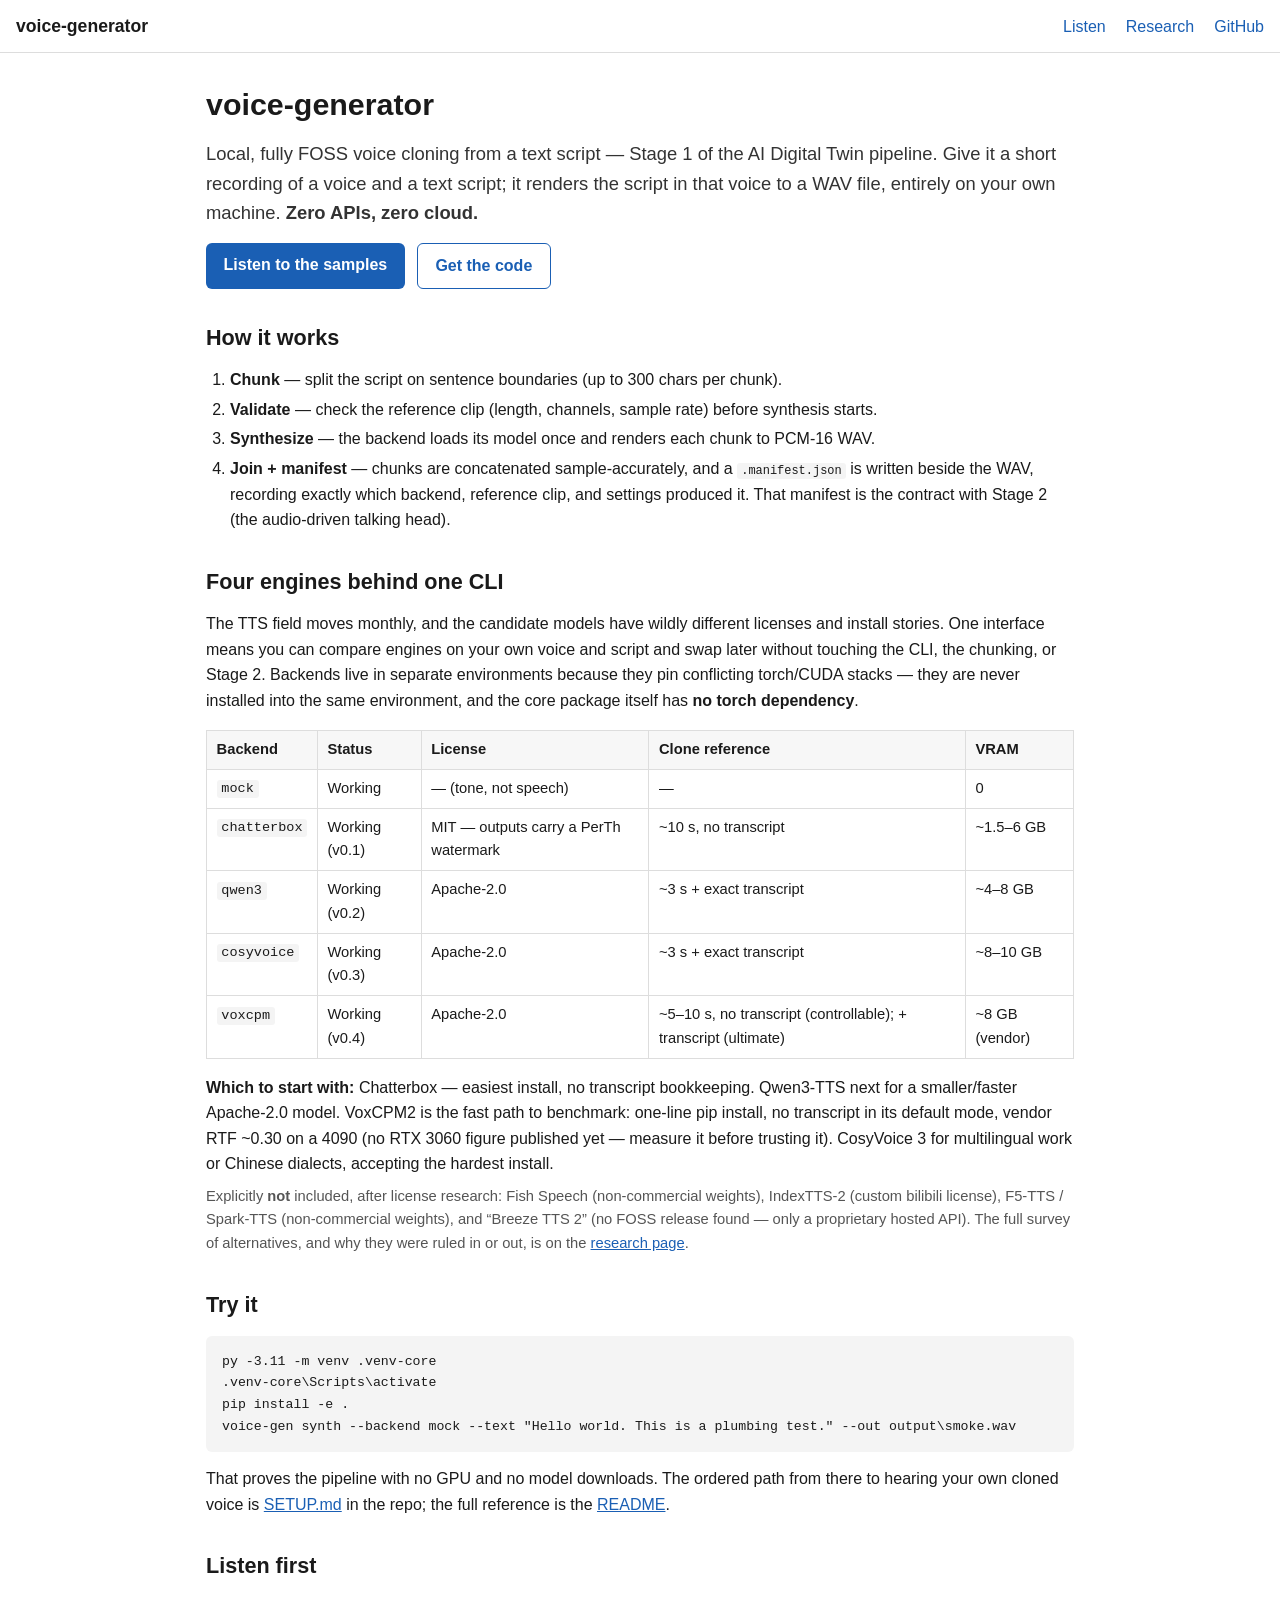
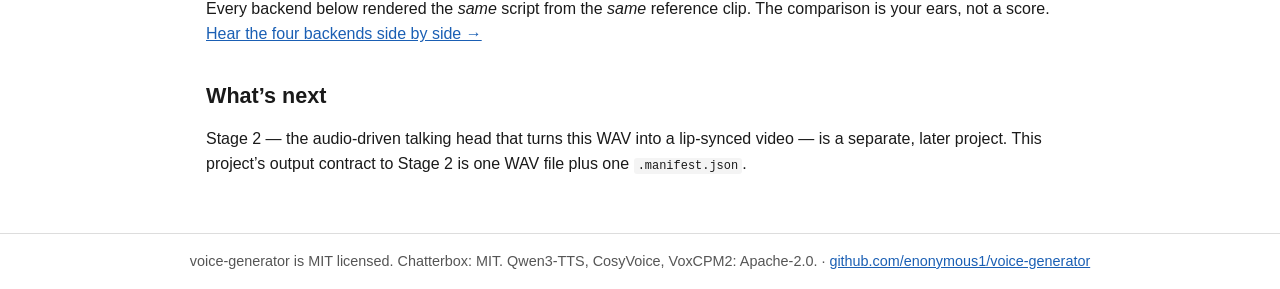
==== site/index.html @ 4805bbbd "docs: GitHub Pages site — landing, research brief, listen/compare slots Static site/ (index, researc" ====
<!DOCTYPE html>
<html lang="en">
<head>
<meta charset="utf-8">
<meta name="viewport" content="width=device-width, initial-scale=1">
<title>voice-generator — local, fully offline voice cloning</title>
<link rel="stylesheet" href="style.css">
</head>
<body>
<nav>
  <a class="brand" href="index.html">voice-generator</a>
  <a href="listen.html">Listen</a>
  <a href="research.html">Research</a>
  <a href="https://github.com/enonymous1/voice-generator">GitHub</a>
</nav>
<main>
  <h1>voice-generator</h1>
  <p class="lede">Local, fully FOSS voice cloning from a text script — Stage 1 of the
  AI Digital Twin pipeline. Give it a short recording of a voice and a text
  script; it renders the script in that voice to a WAV file, entirely on
  your own machine. <strong>Zero APIs, zero cloud.</strong></p>

  <div class="btn-row">
    <a class="btn" href="listen.html">Listen to the samples</a>
    <a class="btn secondary" href="https://github.com/enonymous1/voice-generator">Get the code</a>
  </div>

  <h2>How it works</h2>
  <ol>
    <li><strong>Chunk</strong> — split the script on sentence boundaries (up to
      300 chars per chunk).</li>
    <li><strong>Validate</strong> — check the reference clip (length, channels,
      sample rate) before synthesis starts.</li>
    <li><strong>Synthesize</strong> — the backend loads its model once and renders
      each chunk to PCM-16 WAV.</li>
    <li><strong>Join + manifest</strong> — chunks are concatenated
      sample-accurately, and a <code>.manifest.json</code> is written beside
      the WAV, recording exactly which backend, reference clip, and settings
      produced it. That manifest is the contract with Stage 2 (the
      audio-driven talking head).</li>
  </ol>

  <h2>Four engines behind one CLI</h2>
  <p>The TTS field moves monthly, and the candidate models have wildly
  different licenses and install stories. One interface means you can
  compare engines on your own voice and script and swap later without
  touching the CLI, the chunking, or Stage 2. Backends live in separate
  environments because they pin conflicting torch/CUDA stacks — they are
  never installed into the same environment, and the core package itself
  has <strong>no torch dependency</strong>.</p>

  <div class="table-wrap">
  <table>
    <thead>
      <tr><th>Backend</th><th>Status</th><th>License</th><th>Clone reference</th><th>VRAM</th></tr>
    </thead>
    <tbody>
      <tr><td><code>mock</code></td><td>Working</td><td>— (tone, not speech)</td><td>—</td><td>0</td></tr>
      <tr><td><code>chatterbox</code></td><td>Working (v0.1)</td><td>MIT — outputs carry a PerTh watermark</td><td>~10 s, no transcript</td><td>~1.5–6 GB</td></tr>
      <tr><td><code>qwen3</code></td><td>Working (v0.2)</td><td>Apache-2.0</td><td>~3 s + exact transcript</td><td>~4–8 GB</td></tr>
      <tr><td><code>cosyvoice</code></td><td>Working (v0.3)</td><td>Apache-2.0</td><td>~3 s + exact transcript</td><td>~8–10 GB</td></tr>
      <tr><td><code>voxcpm</code></td><td>Working (v0.4)</td><td>Apache-2.0</td><td>~5–10 s, no transcript (controllable); + transcript (ultimate)</td><td>~8 GB (vendor)</td></tr>
    </tbody>
  </table>
  </div>

  <p><strong>Which to start with:</strong> Chatterbox — easiest install, no
  transcript bookkeeping. Qwen3-TTS next for a smaller/faster Apache-2.0
  model. VoxCPM2 is the fast path to benchmark: one-line pip install, no
  transcript in its default mode, vendor RTF ~0.30 on a 4090 (no RTX 3060
  figure published yet — measure it before trusting it). CosyVoice 3 for
  multilingual work or Chinese dialects, accepting the hardest install.</p>

  <p class="muted">Explicitly <strong>not</strong> included, after license research:
  Fish Speech (non-commercial weights), IndexTTS-2 (custom bilibili
  license), F5-TTS / Spark-TTS (non-commercial weights), and
  “Breeze TTS 2” (no FOSS release found — only a proprietary hosted API).
  The full survey of alternatives, and why they were ruled in or out,
  is on the <a href="research.html">research page</a>.</p>

  <h2>Try it</h2>
  <pre><code>py -3.11 -m venv .venv-core
.venv-core\Scripts\activate
pip install -e .
voice-gen synth --backend mock --text "Hello world. This is a plumbing test." --out output\smoke.wav</code></pre>
  <p>That proves the pipeline with no GPU and no model downloads. The
  ordered path from there to hearing your own cloned voice is
  <a href="https://github.com/enonymous1/voice-generator/blob/main/SETUP.md">SETUP.md</a>
  in the repo; the full reference is the
  <a href="https://github.com/enonymous1/voice-generator/blob/main/README.md">README</a>.</p>

  <h2>Listen first</h2>
  <p>Every backend below rendered the <em>same</em> script from the
  <em>same</em> reference clip. The comparison is your ears, not a score.
  <a href="listen.html">Hear the four backends side by side →</a></p>

  <h2>What’s next</h2>
  <p>Stage 2 — the audio-driven talking head that turns this WAV into a
  lip-synced video — is a separate, later project. This project’s output
  contract to Stage 2 is one WAV file plus one
  <code>.manifest.json</code>.</p>
</main>
<footer>
  voice-generator is MIT licensed. Chatterbox: MIT. Qwen3-TTS, CosyVoice,
  VoxCPM2: Apache-2.0. ·
  <a href="https://github.com/enonymous1/voice-generator">github.com/enonymous1/voice-generator</a>
</footer>
</body>
</html>
---- site/style.css ----
/* voice-generator Pages site — plain, self-contained, no external assets.
   System font stack only: the site must render identically offline,
   on GitHub Pages, and in a local preview, with no CDN dependency. */

:root {
  --ink: #1a1a1a;
  --muted: #555;
  --line: #ddd;
  --accent: #1a5fb4;
  --callout-bg: #eef4fc;
  --warn-bg: #fff8e6;
  --code-bg: #f4f4f4;
}

* { box-sizing: border-box; }

body {
  margin: 0;
  font-family: -apple-system, BlinkMacSystemFont, "Segoe UI", Roboto,
    "Helvetica Neue", Arial, sans-serif;
  color: var(--ink);
  line-height: 1.6;
  background: #fff;
}

nav {
  border-bottom: 1px solid var(--line);
  padding: 0.75rem 1rem;
  display: flex;
  gap: 1.25rem;
  align-items: baseline;
  flex-wrap: wrap;
}

nav .brand {
  font-weight: 700;
  font-size: 1.1rem;
  color: var(--ink);
  text-decoration: none;
  margin-right: auto;
}

nav a {
  color: var(--accent);
  text-decoration: none;
}

nav a:hover { text-decoration: underline; }

main {
  max-width: 900px;
  margin: 0 auto;
  padding: 1.5rem 1rem 3rem;
}

h1 { font-size: 1.9rem; line-height: 1.25; margin: 0.5rem 0 1rem; }
h2 { font-size: 1.35rem; margin: 2rem 0 0.75rem; }
h3 { font-size: 1.1rem; margin: 1.5rem 0 0.5rem; }

p { margin: 0.5rem 0; }
ul, ol { margin: 0.5rem 0; padding-left: 1.5rem; }
li { margin: 0.25rem 0; }

a { color: var(--accent); }

code {
  background: var(--code-bg);
  padding: 0.1em 0.35em;
  border-radius: 3px;
  font-size: 0.92em;
}

pre {
  background: var(--code-bg);
  padding: 0.9rem 1rem;
  border-radius: 6px;
  overflow-x: auto;
  font-size: 0.9rem;
  line-height: 1.5;
}

pre code { background: none; padding: 0; }

.lede { font-size: 1.15rem; color: #333; }

.callout {
  background: var(--callout-bg);
  border-left: 4px solid var(--accent);
  padding: 0.9rem 1rem;
  margin: 1rem 0;
  border-radius: 0 6px 6px 0;
}

.callout.warn {
  background: var(--warn-bg);
  border-left-color: #b58900;
}

.muted { color: var(--muted); font-size: 0.92rem; }

.table-wrap { overflow-x: auto; margin: 1rem 0; }

table {
  border-collapse: collapse;
  width: 100%;
  font-size: 0.92rem;
}

th, td {
  border: 1px solid var(--line);
  padding: 0.45rem 0.6rem;
  text-align: left;
  vertical-align: top;
}

th { background: #f7f7f7; }

.btn-row { display: flex; gap: 0.75rem; flex-wrap: wrap; margin: 1rem 0; }

.btn {
  display: inline-block;
  background: var(--accent);
  color: #fff;
  padding: 0.55rem 1.1rem;
  border-radius: 6px;
  text-decoration: none;
  font-weight: 600;
}

.btn:hover { text-decoration: none; filter: brightness(1.1); }

.btn.secondary {
  background: #fff;
  color: var(--accent);
  border: 1px solid var(--accent);
}

/* Listen page: one card per backend. A card is either a player or a
   pending slot — never a fake sample. */
.cards {
  display: grid;
  grid-template-columns: repeat(auto-fit, minmax(260px, 1fr));
  gap: 1rem;
  margin: 1rem 0;
}

.card {
  border: 1px solid var(--line);
  border-radius: 8px;
  padding: 1rem;
}

.card h3 { margin-top: 0; }

.card audio { width: 100%; margin-top: 0.5rem; }

.card.pending {
  background: #fafafa;
  color: var(--muted);
}

.card .meta {
  font-size: 0.88rem;
  color: var(--muted);
  margin-top: 0.5rem;
}

.script {
  background: var(--code-bg);
  border-radius: 6px;
  padding: 1rem 1.1rem;
  white-space: pre-wrap;
  font-size: 0.95rem;
}

footer {
  border-top: 1px solid var(--line);
  padding: 1rem;
  text-align: center;
  color: var(--muted);
  font-size: 0.9rem;
}
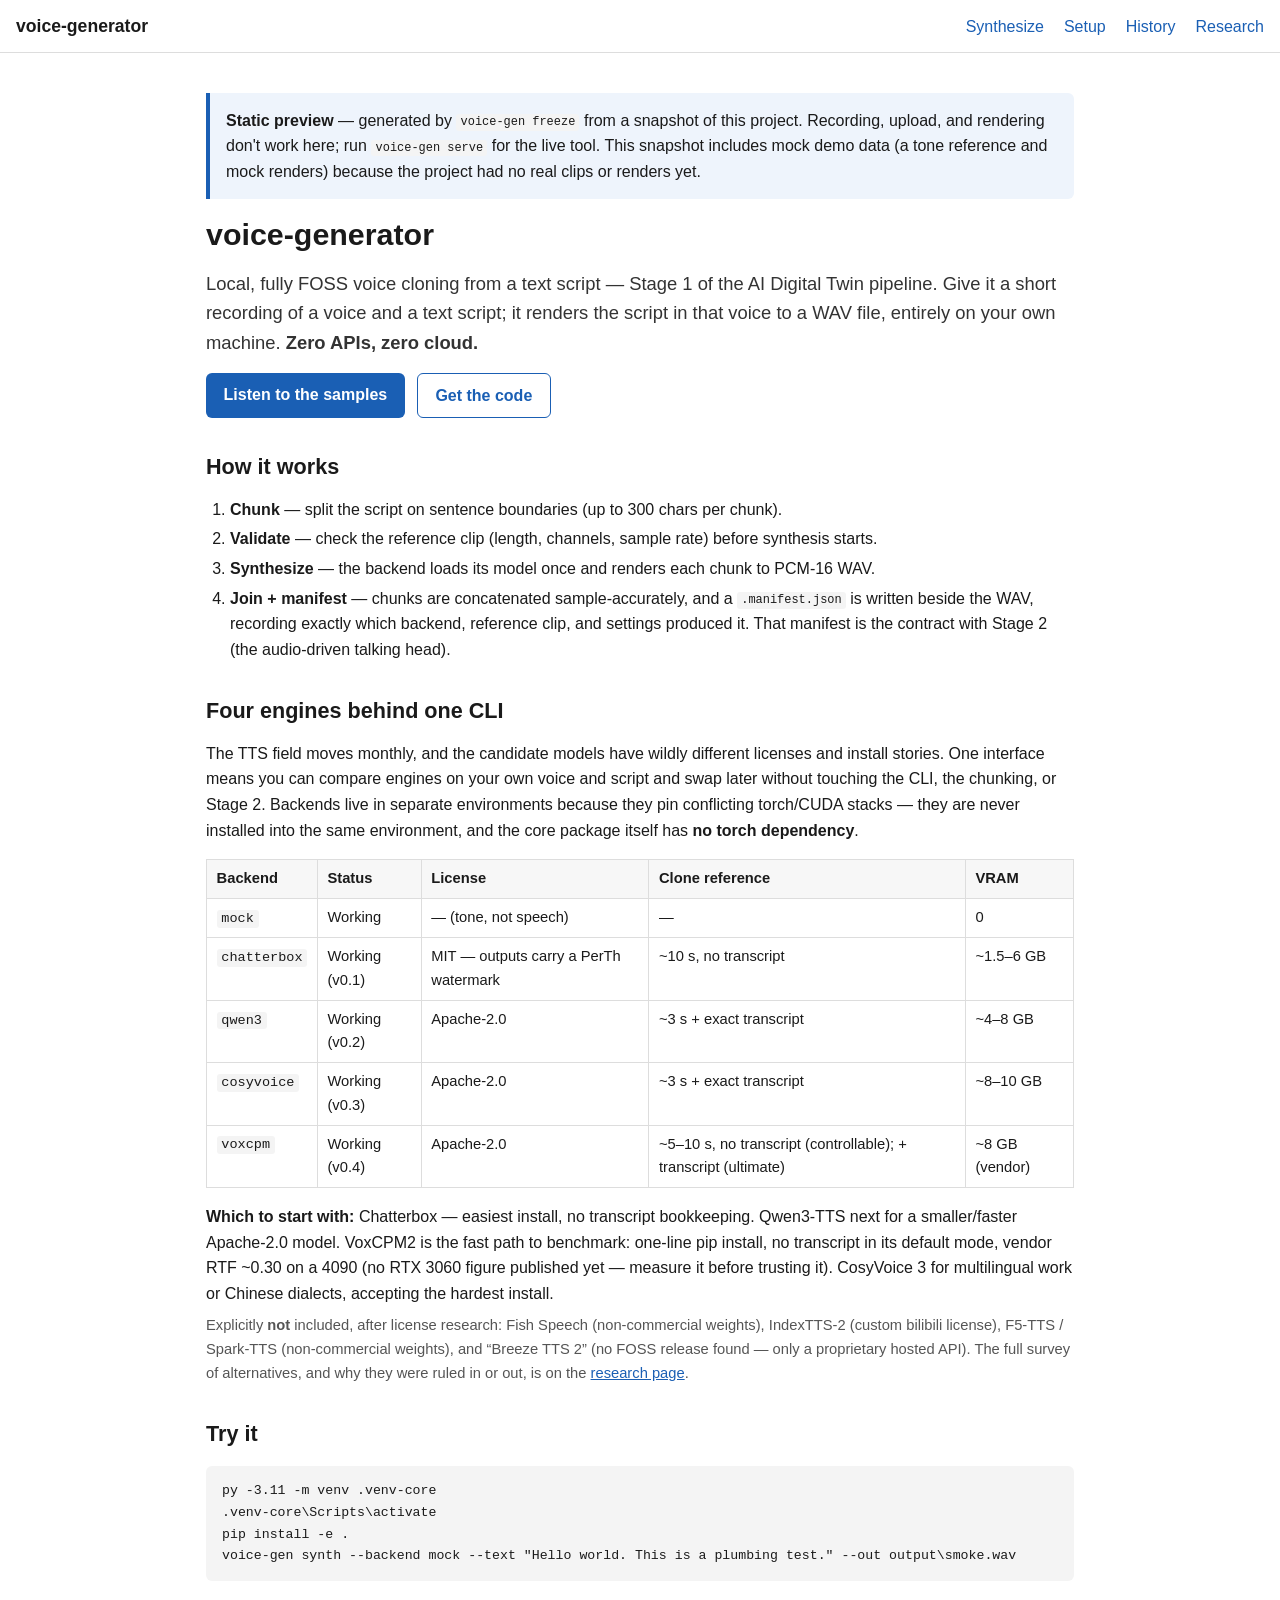
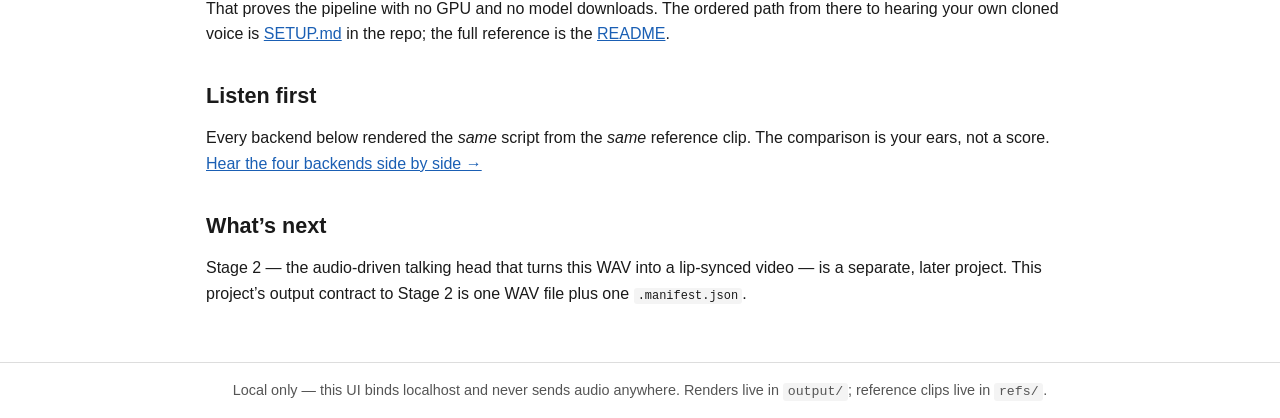
==== commit 9c15f1ea: "feat: freeze the web UI to a static Pages site (v0.5.11) voice-gen freeze renders the Flask UI to si" ====
--- a/site/index.html
+++ b/site/index.html
@@ -3,107 +3,124 @@
 <head>
 <meta charset="utf-8">
 <meta name="viewport" content="width=device-width, initial-scale=1">
+<meta name="color-scheme" content="light dark">
 <title>voice-generator — local, fully offline voice cloning</title>
 <link rel="stylesheet" href="style.css">
 </head>
 <body>
 <nav>
-  <a class="brand" href="index.html">voice-generator</a>
-  <a href="listen.html">Listen</a>
+  <a class="brand" href="synth.html">voice-generator</a>
+  <a href="synth.html">Synthesize</a>
+  <a href="setup.html">Setup</a>
+  <a href="history.html">History</a>
   <a href="research.html">Research</a>
-  <a href="https://github.com/enonymous1/voice-generator">GitHub</a>
 </nav>
 <main>
-  <h1>voice-generator</h1>
-  <p class="lede">Local, fully FOSS voice cloning from a text script — Stage 1 of the
-  AI Digital Twin pipeline. Give it a short recording of a voice and a text
-  script; it renders the script in that voice to a WAV file, entirely on
-  your own machine. <strong>Zero APIs, zero cloud.</strong></p>
+  
+  <div class="callout">
+    <strong>Static preview</strong> — generated by
+    <code>voice-gen freeze</code> from a snapshot of this project.
+    Recording, upload, and rendering don't work here; run
+    <code>voice-gen serve</code> for the live tool.
+    This snapshot includes mock demo
+    data (a tone reference and mock renders) because the project had no
+    real clips or renders yet.
+  </div>
+  
+  
+    
+  
+  
+<h1>voice-generator</h1>
+<p class="lede">Local, fully FOSS voice cloning from a text script — Stage 1 of the
+AI Digital Twin pipeline. Give it a short recording of a voice and a text
+script; it renders the script in that voice to a WAV file, entirely on
+your own machine. <strong>Zero APIs, zero cloud.</strong></p>
 
-  <div class="btn-row">
-    <a class="btn" href="listen.html">Listen to the samples</a>
-    <a class="btn secondary" href="https://github.com/enonymous1/voice-generator">Get the code</a>
-  </div>
+<div class="btn-row">
+  <a class="btn" href="listen.html">Listen to the samples</a>
+  <a class="btn secondary" href="https://github.com/enonymous1/voice-generator">Get the code</a>
+</div>
 
-  <h2>How it works</h2>
-  <ol>
-    <li><strong>Chunk</strong> — split the script on sentence boundaries (up to
-      300 chars per chunk).</li>
-    <li><strong>Validate</strong> — check the reference clip (length, channels,
-      sample rate) before synthesis starts.</li>
-    <li><strong>Synthesize</strong> — the backend loads its model once and renders
-      each chunk to PCM-16 WAV.</li>
-    <li><strong>Join + manifest</strong> — chunks are concatenated
-      sample-accurately, and a <code>.manifest.json</code> is written beside
-      the WAV, recording exactly which backend, reference clip, and settings
-      produced it. That manifest is the contract with Stage 2 (the
-      audio-driven talking head).</li>
-  </ol>
+<h2>How it works</h2>
+<ol>
+  <li><strong>Chunk</strong> — split the script on sentence boundaries (up to
+    300 chars per chunk).</li>
+  <li><strong>Validate</strong> — check the reference clip (length, channels,
+    sample rate) before synthesis starts.</li>
+  <li><strong>Synthesize</strong> — the backend loads its model once and renders
+    each chunk to PCM-16 WAV.</li>
+  <li><strong>Join + manifest</strong> — chunks are concatenated
+    sample-accurately, and a <code>.manifest.json</code> is written beside
+    the WAV, recording exactly which backend, reference clip, and settings
+    produced it. That manifest is the contract with Stage 2 (the
+    audio-driven talking head).</li>
+</ol>
 
-  <h2>Four engines behind one CLI</h2>
-  <p>The TTS field moves monthly, and the candidate models have wildly
-  different licenses and install stories. One interface means you can
-  compare engines on your own voice and script and swap later without
-  touching the CLI, the chunking, or Stage 2. Backends live in separate
-  environments because they pin conflicting torch/CUDA stacks — they are
-  never installed into the same environment, and the core package itself
-  has <strong>no torch dependency</strong>.</p>
+<h2>Four engines behind one CLI</h2>
+<p>The TTS field moves monthly, and the candidate models have wildly
+different licenses and install stories. One interface means you can
+compare engines on your own voice and script and swap later without
+touching the CLI, the chunking, or Stage 2. Backends live in separate
+environments because they pin conflicting torch/CUDA stacks — they are
+never installed into the same environment, and the core package itself
+has <strong>no torch dependency</strong>.</p>
 
-  <div class="table-wrap">
-  <table>
-    <thead>
-      <tr><th>Backend</th><th>Status</th><th>License</th><th>Clone reference</th><th>VRAM</th></tr>
-    </thead>
-    <tbody>
-      <tr><td><code>mock</code></td><td>Working</td><td>— (tone, not speech)</td><td>—</td><td>0</td></tr>
-      <tr><td><code>chatterbox</code></td><td>Working (v0.1)</td><td>MIT — outputs carry a PerTh watermark</td><td>~10 s, no transcript</td><td>~1.5–6 GB</td></tr>
-      <tr><td><code>qwen3</code></td><td>Working (v0.2)</td><td>Apache-2.0</td><td>~3 s + exact transcript</td><td>~4–8 GB</td></tr>
-      <tr><td><code>cosyvoice</code></td><td>Working (v0.3)</td><td>Apache-2.0</td><td>~3 s + exact transcript</td><td>~8–10 GB</td></tr>
-      <tr><td><code>voxcpm</code></td><td>Working (v0.4)</td><td>Apache-2.0</td><td>~5–10 s, no transcript (controllable); + transcript (ultimate)</td><td>~8 GB (vendor)</td></tr>
-    </tbody>
-  </table>
-  </div>
+<div class="table-wrap">
+<table>
+  <thead>
+    <tr><th>Backend</th><th>Status</th><th>License</th><th>Clone reference</th><th>VRAM</th></tr>
+  </thead>
+  <tbody>
+    <tr><td><code>mock</code></td><td>Working</td><td>— (tone, not speech)</td><td>—</td><td>0</td></tr>
+    <tr><td><code>chatterbox</code></td><td>Working (v0.1)</td><td>MIT — outputs carry a PerTh watermark</td><td>~10 s, no transcript</td><td>~1.5–6 GB</td></tr>
+    <tr><td><code>qwen3</code></td><td>Working (v0.2)</td><td>Apache-2.0</td><td>~3 s + exact transcript</td><td>~4–8 GB</td></tr>
+    <tr><td><code>cosyvoice</code></td><td>Working (v0.3)</td><td>Apache-2.0</td><td>~3 s + exact transcript</td><td>~8–10 GB</td></tr>
+    <tr><td><code>voxcpm</code></td><td>Working (v0.4)</td><td>Apache-2.0</td><td>~5–10 s, no transcript (controllable); + transcript (ultimate)</td><td>~8 GB (vendor)</td></tr>
+  </tbody>
+</table>
+</div>
 
-  <p><strong>Which to start with:</strong> Chatterbox — easiest install, no
-  transcript bookkeeping. Qwen3-TTS next for a smaller/faster Apache-2.0
-  model. VoxCPM2 is the fast path to benchmark: one-line pip install, no
-  transcript in its default mode, vendor RTF ~0.30 on a 4090 (no RTX 3060
-  figure published yet — measure it before trusting it). CosyVoice 3 for
-  multilingual work or Chinese dialects, accepting the hardest install.</p>
+<p><strong>Which to start with:</strong> Chatterbox — easiest install, no
+transcript bookkeeping. Qwen3-TTS next for a smaller/faster Apache-2.0
+model. VoxCPM2 is the fast path to benchmark: one-line pip install, no
+transcript in its default mode, vendor RTF ~0.30 on a 4090 (no RTX 3060
+figure published yet — measure it before trusting it). CosyVoice 3 for
+multilingual work or Chinese dialects, accepting the hardest install.</p>
 
-  <p class="muted">Explicitly <strong>not</strong> included, after license research:
-  Fish Speech (non-commercial weights), IndexTTS-2 (custom bilibili
-  license), F5-TTS / Spark-TTS (non-commercial weights), and
-  “Breeze TTS 2” (no FOSS release found — only a proprietary hosted API).
-  The full survey of alternatives, and why they were ruled in or out,
-  is on the <a href="research.html">research page</a>.</p>
+<p class="muted">Explicitly <strong>not</strong> included, after license research:
+Fish Speech (non-commercial weights), IndexTTS-2 (custom bilibili
+license), F5-TTS / Spark-TTS (non-commercial weights), and
+“Breeze TTS 2” (no FOSS release found — only a proprietary hosted API).
+The full survey of alternatives, and why they were ruled in or out,
+is on the <a href="research.html">research page</a>.</p>
 
-  <h2>Try it</h2>
-  <pre><code>py -3.11 -m venv .venv-core
+<h2>Try it</h2>
+<pre><code>py -3.11 -m venv .venv-core
 .venv-core\Scripts\activate
 pip install -e .
 voice-gen synth --backend mock --text "Hello world. This is a plumbing test." --out output\smoke.wav</code></pre>
-  <p>That proves the pipeline with no GPU and no model downloads. The
-  ordered path from there to hearing your own cloned voice is
-  <a href="https://github.com/enonymous1/voice-generator/blob/main/SETUP.md">SETUP.md</a>
-  in the repo; the full reference is the
-  <a href="https://github.com/enonymous1/voice-generator/blob/main/README.md">README</a>.</p>
+<p>That proves the pipeline with no GPU and no model downloads. The
+ordered path from there to hearing your own cloned voice is
+<a href="https://github.com/enonymous1/voice-generator/blob/main/SETUP.md">SETUP.md</a>
+in the repo; the full reference is the
+<a href="https://github.com/enonymous1/voice-generator/blob/main/README.md">README</a>.</p>
 
-  <h2>Listen first</h2>
-  <p>Every backend below rendered the <em>same</em> script from the
-  <em>same</em> reference clip. The comparison is your ears, not a score.
-  <a href="listen.html">Hear the four backends side by side →</a></p>
+<h2>Listen first</h2>
+<p>Every backend below rendered the <em>same</em> script from the
+<em>same</em> reference clip. The comparison is your ears, not a score.
+<a href="listen.html">Hear the four backends side by side →</a></p>
 
-  <h2>What’s next</h2>
-  <p>Stage 2 — the audio-driven talking head that turns this WAV into a
-  lip-synced video — is a separate, later project. This project’s output
-  contract to Stage 2 is one WAV file plus one
-  <code>.manifest.json</code>.</p>
+<h2>What’s next</h2>
+<p>Stage 2 — the audio-driven talking head that turns this WAV into a
+lip-synced video — is a separate, later project. This project’s output
+contract to Stage 2 is one WAV file plus one
+<code>.manifest.json</code>.</p>
+
 </main>
 <footer>
-  voice-generator is MIT licensed. Chatterbox: MIT. Qwen3-TTS, CosyVoice,
-  VoxCPM2: Apache-2.0. ·
-  <a href="https://github.com/enonymous1/voice-generator">github.com/enonymous1/voice-generator</a>
+  Local only — this UI binds localhost and never sends audio anywhere.
+  Renders live in <code>output/</code>; reference clips live in <code>refs/</code>.
 </footer>
 </body>
-</html>
+</html>
--- a/site/style.css
+++ b/site/style.css
@@ -1,6 +1,8 @@
-/* voice-generator Pages site — plain, self-contained, no external assets.
-   System font stack only: the site must render identically offline,
-   on GitHub Pages, and in a local preview, with no CDN dependency. */
+/* voice-generator web UI — plain, self-contained, no external assets.
+   System-aware theme: every color is a variable, with a
+   prefers-color-scheme: dark override (same approach as the Pages
+   site). No JavaScript framework; the only JS is the recorder and the
+   job poller, both in the templates that need them. */
 
 :root {
   --ink: #1a1a1a;
@@ -10,6 +12,42 @@
   --callout-bg: #eef4fc;
   --warn-bg: #fff8e6;
   --code-bg: #f4f4f4;
+  --body-bg: #fff;
+  --th-bg: #f7f7f7;
+  --lede: #333;
+  --pending-bg: #fafafa;
+  --ok-bg: #e6f4ea;
+  --ok-ink: #137333;
+  --err-bg: #fce8e6;
+  --err-ink: #a50e0e;
+  --btn-bg: #1a5fb4;
+  --rec-bg: #c5221f;
+  --stop-on-bg: #ffffff;
+  --stop-on-ink: #1a1a1a;
+}
+
+@media (prefers-color-scheme: dark) {
+  :root {
+    --ink: #e6e6e6;
+    --muted: #a8a8a8;
+    --line: #3a3a3a;
+    --accent: #7db3f5;
+    --callout-bg: #16283d;
+    --warn-bg: #332d12;
+    --code-bg: #1f1f1f;
+    --body-bg: #121212;
+    --th-bg: #1e1e1e;
+    --lede: #d4d4d4;
+    --pending-bg: #1a1a1a;
+    --ok-bg: #122b18;
+    --ok-ink: #81c995;
+    --err-bg: #2d1414;
+    --err-ink: #f28b82;
+    --btn-bg: #2b6cb0;
+    --rec-bg: #d93025;
+    --stop-on-bg: #e8e8e8;
+    --stop-on-ink: #1a1a1a;
+  }
 }
 
 * { box-sizing: border-box; }
@@ -20,7 +58,7 @@
     "Helvetica Neue", Arial, sans-serif;
   color: var(--ink);
   line-height: 1.6;
-  background: #fff;
+  background: var(--body-bg);
 }
 
 nav {
@@ -40,27 +78,17 @@
   margin-right: auto;
 }
 
-nav a {
-  color: var(--accent);
-  text-decoration: none;
-}
-
+nav a { color: var(--accent); text-decoration: none; }
 nav a:hover { text-decoration: underline; }
 
-main {
-  max-width: 900px;
-  margin: 0 auto;
-  padding: 1.5rem 1rem 3rem;
-}
+main { max-width: 900px; margin: 0 auto; padding: 1.5rem 1rem 3rem; }
 
 h1 { font-size: 1.9rem; line-height: 1.25; margin: 0.5rem 0 1rem; }
 h2 { font-size: 1.35rem; margin: 2rem 0 0.75rem; }
 h3 { font-size: 1.1rem; margin: 1.5rem 0 0.5rem; }
-
 p { margin: 0.5rem 0; }
 ul, ol { margin: 0.5rem 0; padding-left: 1.5rem; }
 li { margin: 0.25rem 0; }
-
 a { color: var(--accent); }
 
 code {
@@ -81,7 +109,75 @@
 
 pre code { background: none; padding: 0; }
 
-.lede { font-size: 1.15rem; color: #333; }
+/* Setup page: record (1 part) beside upload (3 parts); stack on
+   narrow screens. */
+.setup-grid {
+  display: grid;
+  grid-template-columns: 1fr 3fr;
+  gap: 1rem;
+  align-items: stretch;
+}
+
+.setup-grid .card {
+  display: flex;
+  flex-direction: column;
+}
+
+/* The record card is the short one — its controls sit centred in the
+   card's full height instead of floating at the top. */
+#rec-ui {
+  flex: 1;
+  display: flex;
+  flex-direction: column;
+  justify-content: center;
+}
+
+/* An ID rule above beats the browser's [hidden] style, so re-assert it
+   (same reason the script blocks need their own hidden rule). */
+#rec-ui[hidden] { display: none; }
+
+@media (max-width: 700px) {
+  .setup-grid { grid-template-columns: 1fr; }
+}
+
+/* Saved references: the name is a toggle that opens a detail row
+   with a player and the transcript. */
+.ref-toggle {
+  background: none;
+  border: none;
+  padding: 0;
+  margin: 0;
+  font: inherit;
+  color: var(--accent);
+  cursor: pointer;
+  text-align: left;
+}
+
+.ref-toggle::before { content: "▸ "; }
+.ref-toggle[aria-expanded="true"]::before { content: "▾ "; }
+
+.ref-detail audio { width: 100%; margin: 0.5rem 0; }
+
+.ref-transcript { margin: 0.5rem 0 0; white-space: pre-wrap; }
+
+/* Trim form inside a reference detail row. */
+.trim-form { margin-top: 1rem; border-top: 1px solid var(--line); padding-top: 0.5rem; }
+
+.trim-row { display: flex; gap: 1rem; flex-wrap: wrap; align-items: end; }
+
+.trim-row label { margin-top: 0.5rem; }
+
+.trim-row input[type="number"] { width: 7rem; }
+
+.trim-row input[type="text"] { width: 12rem; }
+
+.trim-form textarea { min-height: 6rem; }
+
+/* A short explanation under a form label. */
+.field-hint {
+  margin: 0.25rem 0 0.5rem;
+  font-size: 0.9rem;
+}
 
 .callout {
   background: var(--callout-bg);
@@ -91,12 +187,48 @@
   border-radius: 0 6px 6px 0;
 }
 
-.callout.warn {
-  background: var(--warn-bg);
-  border-left-color: #b58900;
-}
-
+.callout.warn { background: var(--warn-bg); border-left-color: #b58900; }
 .muted { color: var(--muted); font-size: 0.92rem; }
+
+.flash { padding: 0.75rem 1rem; border-radius: 6px; margin: 1rem 0; }
+.flash.ok { background: var(--ok-bg); color: var(--ok-ink); }
+.flash.error { background: var(--err-bg); color: var(--err-ink); }
+
+label { display: block; font-weight: 600; margin: 1rem 0 0.35rem; }
+
+textarea, select, input[type="text"], input[type="number"] {
+  width: 100%;
+  padding: 0.55rem 0.65rem;
+  border: 1px solid var(--line);
+  border-radius: 6px;
+  background: var(--body-bg);
+  color: var(--ink);
+  font: inherit;
+}
+
+textarea { min-height: 12rem; }
+
+button, input[type="submit"] {
+  background: var(--btn-bg);
+  color: #fff;
+  border: none;
+  padding: 0.6rem 1.2rem;
+  border-radius: 6px;
+  font: inherit;
+  font-weight: 600;
+  cursor: pointer;
+  margin-top: 1rem;
+}
+
+button:hover, input[type="submit"]:hover { filter: brightness(1.1); }
+
+button.secondary {
+  background: var(--body-bg);
+  color: var(--accent);
+  border: 1px solid var(--accent);
+}
+
+button:disabled { opacity: 0.5; cursor: default; }
 
 .table-wrap { overflow-x: auto; margin: 1rem 0; }
 
@@ -113,9 +245,49 @@
   vertical-align: top;
 }
 
-th { background: #f7f7f7; }
+th { background: var(--th-bg); }
+
+.script {
+  background: var(--code-bg);
+  border-radius: 6px;
+  padding: 1rem 1.1rem;
+  white-space: pre-wrap;
+  font-size: 0.95rem;
+}
+
+audio { width: 100%; margin-top: 0.5rem; }
 
 .btn-row { display: flex; gap: 0.75rem; flex-wrap: wrap; margin: 1rem 0; }
+
+.script-pick {
+  display: block;
+  border: 1px solid var(--line);
+  border-radius: 6px;
+  padding: 0.75rem 1rem;
+  margin: 0;
+  font-weight: 400;
+  cursor: pointer;
+  flex: 1 1 200px;
+}
+
+.script-pick:has(input:checked) { border-color: var(--accent); }
+
+.script-block { margin-top: 0.5rem; }
+
+.card {
+  border: 1px solid var(--line);
+  border-radius: 8px;
+  background: var(--pending-bg);
+  padding: 1rem 1.25rem;
+  margin: 1rem 0;
+}
+
+.card h2 { margin-top: 0; }
+
+/* Ported from the Pages site's stylesheet so the frozen landing and
+   listen pages render from this one file: the lede paragraph, link
+   buttons, and the listen page's per-backend cards. */
+.lede { font-size: 1.15rem; color: var(--lede); }
 
 .btn {
   display: inline-block;
@@ -130,13 +302,11 @@
 .btn:hover { text-decoration: none; filter: brightness(1.1); }
 
 .btn.secondary {
-  background: #fff;
+  background: var(--body-bg);
   color: var(--accent);
   border: 1px solid var(--accent);
 }
 
-/* Listen page: one card per backend. A card is either a player or a
-   pending slot — never a fake sample. */
 .cards {
   display: grid;
   grid-template-columns: repeat(auto-fit, minmax(260px, 1fr));
@@ -144,18 +314,12 @@
   margin: 1rem 0;
 }
 
-.card {
-  border: 1px solid var(--line);
-  border-radius: 8px;
-  padding: 1rem;
-}
-
 .card h3 { margin-top: 0; }
 
 .card audio { width: 100%; margin-top: 0.5rem; }
 
 .card.pending {
-  background: #fafafa;
+  background: var(--pending-bg);
   color: var(--muted);
 }
 
@@ -165,12 +329,105 @@
   margin-top: 0.5rem;
 }
 
-.script {
-  background: var(--code-bg);
-  border-radius: 6px;
-  padding: 1rem 1.1rem;
-  white-space: pre-wrap;
-  font-size: 0.95rem;
+/* Equal-height script display: both script blocks share one grid
+   cell, so the card is as tall as the tallest script and swapping
+   scripts never moves the rest of the page. Hidden blocks stay in
+   layout (visibility, not display) so they still define the height —
+   no JavaScript measuring needed, and it re-measures itself on
+   resize or font change. */
+.script-stack { display: grid; }
+.script-stack > .script-block { grid-area: 1 / 1; }
+.script-block[hidden] { display: block; visibility: hidden; }
+
+/* Record controls: a big round mic button to start, a square stop
+   button that starts greyed out and turns white once recording. */
+.rec-controls {
+  display: flex;
+  gap: 1.25rem;
+  align-items: flex-start;
+  margin: 1rem 0;
+}
+
+.rec-controls #rec-timer { align-self: center; }
+
+.rec-control {
+  display: flex;
+  flex-direction: column;
+  align-items: center;
+  gap: 0.35rem;
+}
+
+.rec-label { font-size: 0.85rem; color: var(--muted); }
+
+.rec-btn {
+  width: 72px;
+  height: 72px;
+  border: none;
+  padding: 0;
+  margin-top: 0;
+  display: flex;
+  align-items: center;
+  justify-content: center;
+  cursor: pointer;
+  background: var(--btn-bg);
+  color: #fff;
+}
+
+.rec-btn.mic { border-radius: 50%; }
+.rec-btn.mic svg { width: 36px; height: 36px; }
+
+.rec-btn.mic.recording {
+  background: var(--rec-bg);
+  animation: rec-pulse 1.5s infinite;
+}
+
+.rec-btn.stop {
+  border-radius: 14px;
+  background: var(--th-bg);
+  color: var(--muted);
+  opacity: 0.55;
+  cursor: default;
+}
+
+.rec-btn.stop svg { width: 30px; height: 30px; }
+
+.rec-btn.stop:enabled {
+  background: var(--stop-on-bg);
+  color: var(--stop-on-ink);
+  opacity: 1;
+  cursor: pointer;
+}
+
+@keyframes rec-pulse {
+  0% { box-shadow: 0 0 0 0 rgba(197, 34, 31, 0.45); }
+  70% { box-shadow: 0 0 0 14px rgba(197, 34, 31, 0); }
+  100% { box-shadow: 0 0 0 0 rgba(197, 34, 31, 0); }
+}
+
+/* Upload drop zone: dashed target that is also the file picker. */
+.dropzone {
+  border: 2px dashed var(--line);
+  border-radius: 8px;
+  padding: 1.5rem 1rem;
+  text-align: center;
+  color: var(--muted);
+  cursor: pointer;
+  margin: 0.75rem 0;
+}
+
+.dropzone.dragover {
+  border-color: var(--accent);
+  background: var(--callout-bg);
+  color: var(--ink);
+}
+
+.dropzone strong { color: var(--ink); }
+
+.dropzone-file {
+  display: block;
+  margin-top: 0.5rem;
+  color: var(--ink);
+  font-weight: 600;
 }
 
 footer {
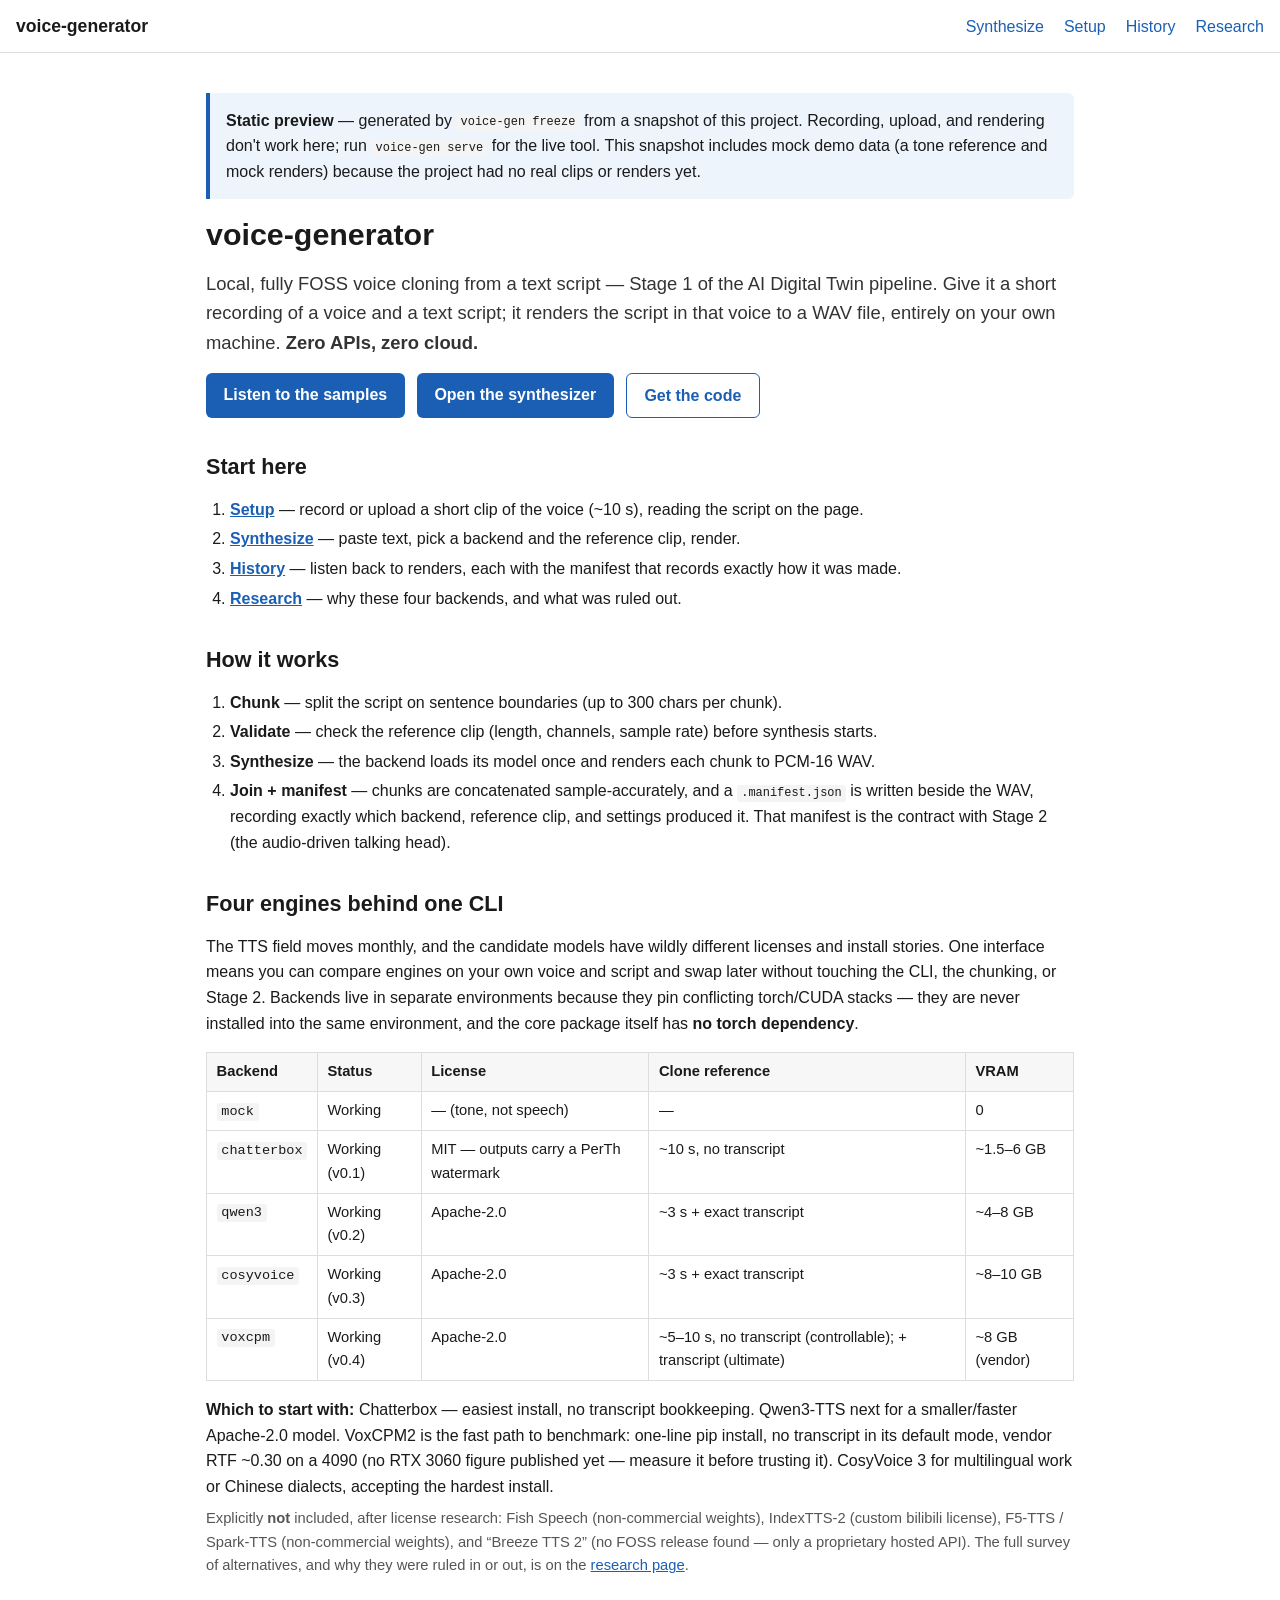
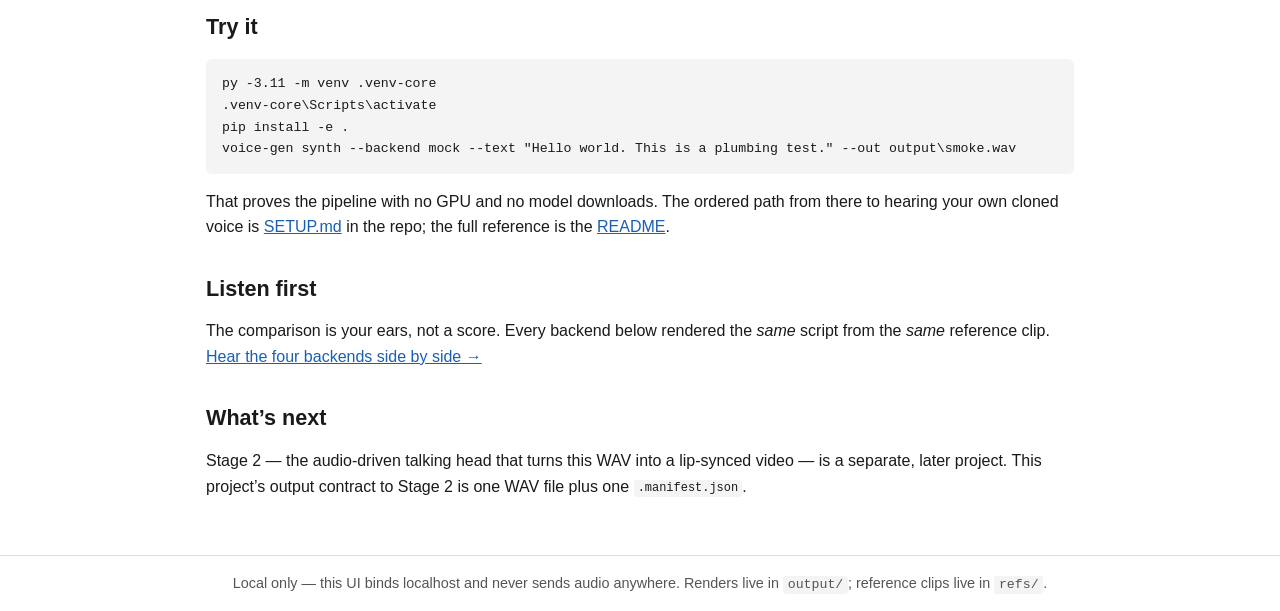
==== commit edcfa4ba: "feat: a real landing page at / (v0.5.14) The UI redirected / straight to Synthesize, so there was no" ====
--- a/site/index.html
+++ b/site/index.html
@@ -9,7 +9,7 @@
 </head>
 <body>
 <nav>
-  <a class="brand" href="synth.html">voice-generator</a>
+  <a class="brand" href="index.html">voice-generator</a>
   <a href="synth.html">Synthesize</a>
   <a href="setup.html">Setup</a>
   <a href="history.html">History</a>
@@ -38,9 +38,26 @@
 your own machine. <strong>Zero APIs, zero cloud.</strong></p>
 
 <div class="btn-row">
+  
   <a class="btn" href="listen.html">Listen to the samples</a>
+  
+  <a class="btn" href="synth.html">Open the synthesizer</a>
   <a class="btn secondary" href="https://github.com/enonymous1/voice-generator">Get the code</a>
 </div>
+
+<h2>Start here</h2>
+<ol>
+  <li><strong><a href="setup.html">Setup</a></strong> — record
+    or upload a short clip of the voice (~10 s), reading the script on
+    the page.</li>
+  <li><strong><a href="synth.html">Synthesize</a></strong> —
+    paste text, pick a backend and the reference clip, render.</li>
+  <li><strong><a href="history.html">History</a></strong> —
+    listen back to renders, each with the manifest that records
+    exactly how it was made.</li>
+  <li><strong><a href="research.html">Research</a></strong> —
+    why these four backends, and what was ruled out.</li>
+</ol>
 
 <h2>How it works</h2>
 <ol>
@@ -107,9 +124,12 @@
 <a href="https://github.com/enonymous1/voice-generator/blob/main/README.md">README</a>.</p>
 
 <h2>Listen first</h2>
-<p>Every backend below rendered the <em>same</em> script from the
-<em>same</em> reference clip. The comparison is your ears, not a score.
-<a href="listen.html">Hear the four backends side by side →</a></p>
+<p>The comparison is your ears, not a score.
+
+Every backend below rendered the <em>same</em> script from the
+<em>same</em> reference clip.
+<a href="listen.html">Hear the four backends side by side →</a>
+</p>
 
 <h2>What’s next</h2>
 <p>Stage 2 — the audio-driven talking head that turns this WAV into a
--- a/site/style.css
+++ b/site/style.css
@@ -329,6 +329,30 @@
   margin-top: 0.5rem;
 }
 
+/* History render modal: native <dialog> with a player and the manifest.
+   The backdrop dims the page; Escape and a backdrop click close it. */
+.render-modal {
+  border: 1px solid var(--line);
+  border-radius: 8px;
+  background: var(--body-bg);
+  color: var(--ink);
+  padding: 1.25rem 1.5rem;
+  max-width: min(90vw, 720px);
+  width: 100%;
+}
+
+.render-modal::backdrop { background: rgba(0, 0, 0, 0.55); }
+
+.render-modal h2 { margin-top: 0; overflow-wrap: anywhere; }
+
+.render-modal audio { width: 100%; margin: 0.5rem 0; }
+
+.render-modal pre { max-height: 320px; overflow: auto; }
+
+.modal-close-row { text-align: right; margin: 0; }
+
+.modal-links { display: flex; gap: 1rem; flex-wrap: wrap; margin: 0.5rem 0; }
+
 /* Equal-height script display: both script blocks share one grid
    cell, so the card is as tall as the tallest script and swapping
    scripts never moves the rest of the page. Hidden blocks stay in
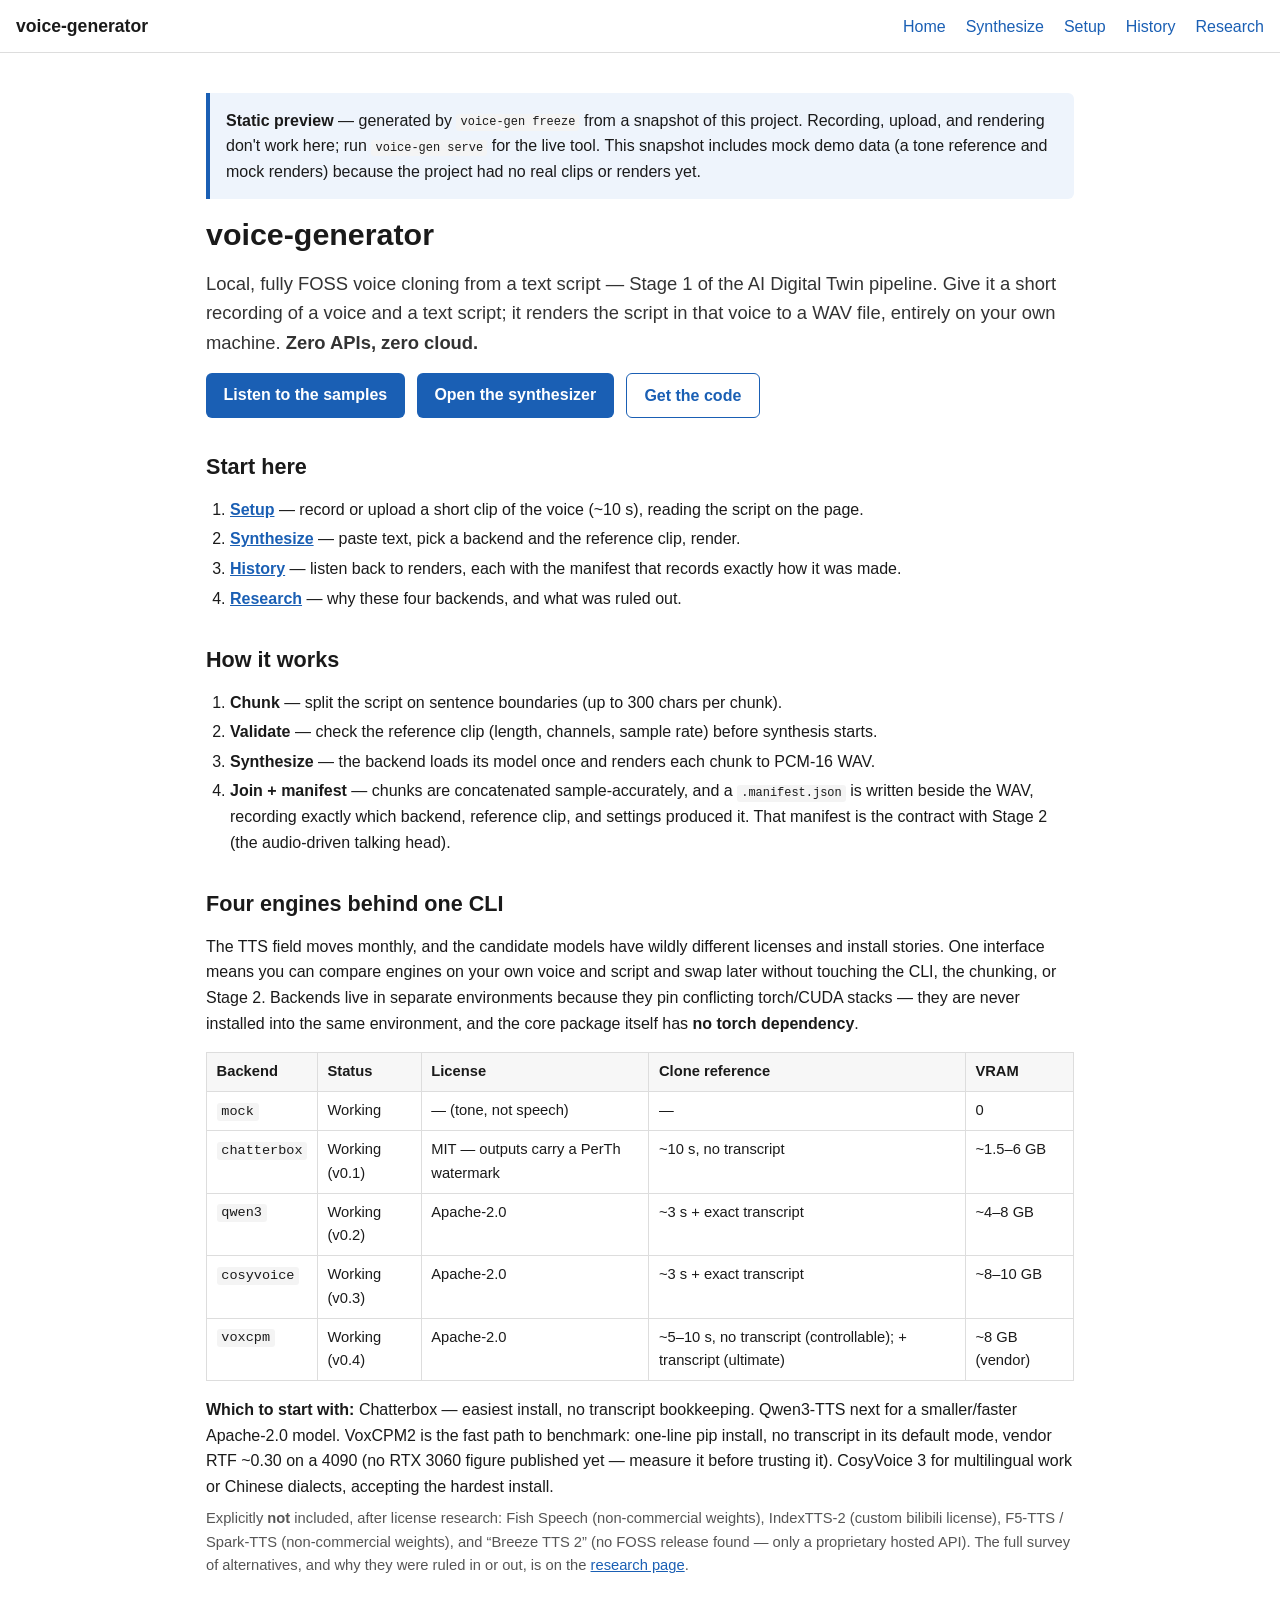
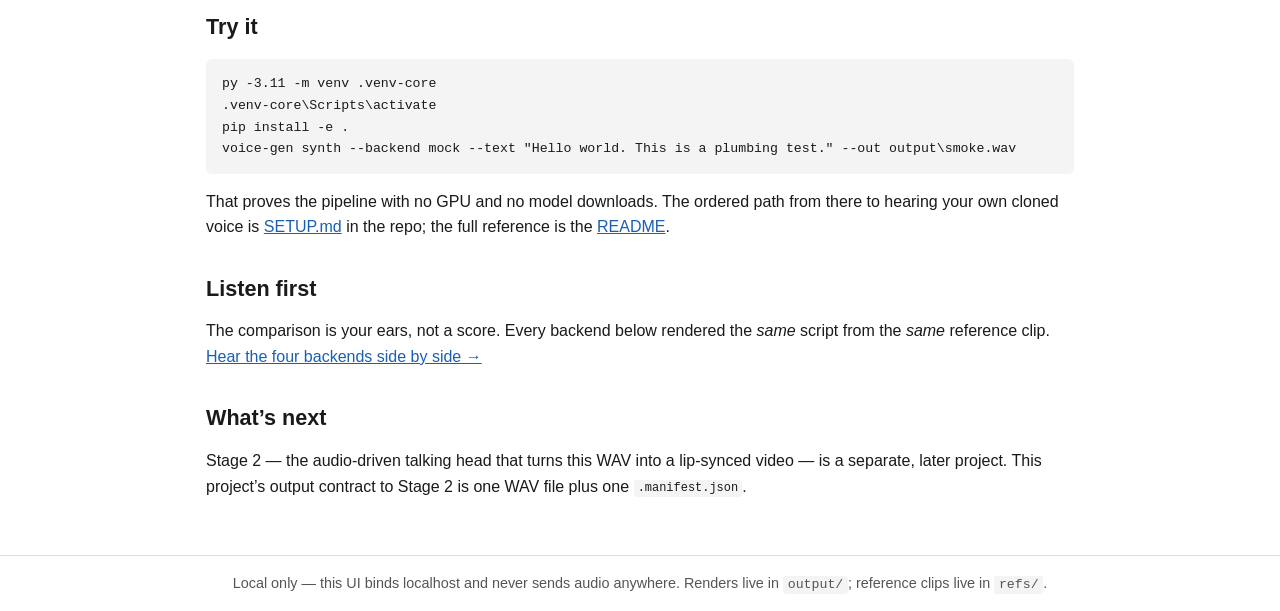
==== commit 0b09764f: "feat: Home link in nav, external links open in new tabs (v0.5.15) The brand already linked home, but" ====
--- a/site/index.html
+++ b/site/index.html
@@ -10,6 +10,7 @@
 <body>
 <nav>
   <a class="brand" href="index.html">voice-generator</a>
+  <a href="index.html">Home</a>
   <a href="synth.html">Synthesize</a>
   <a href="setup.html">Setup</a>
   <a href="history.html">History</a>
@@ -42,7 +43,7 @@
   <a class="btn" href="listen.html">Listen to the samples</a>
   
   <a class="btn" href="synth.html">Open the synthesizer</a>
-  <a class="btn secondary" href="https://github.com/enonymous1/voice-generator">Get the code</a>
+  <a class="btn secondary" href="https://github.com/enonymous1/voice-generator" target="_blank" rel="noopener">Get the code</a>
 </div>
 
 <h2>Start here</h2>
@@ -119,9 +120,9 @@
 voice-gen synth --backend mock --text "Hello world. This is a plumbing test." --out output\smoke.wav</code></pre>
 <p>That proves the pipeline with no GPU and no model downloads. The
 ordered path from there to hearing your own cloned voice is
-<a href="https://github.com/enonymous1/voice-generator/blob/main/SETUP.md">SETUP.md</a>
+<a href="https://github.com/enonymous1/voice-generator/blob/main/SETUP.md" target="_blank" rel="noopener">SETUP.md</a>
 in the repo; the full reference is the
-<a href="https://github.com/enonymous1/voice-generator/blob/main/README.md">README</a>.</p>
+<a href="https://github.com/enonymous1/voice-generator/blob/main/README.md" target="_blank" rel="noopener">README</a>.</p>
 
 <h2>Listen first</h2>
 <p>The comparison is your ears, not a score.
